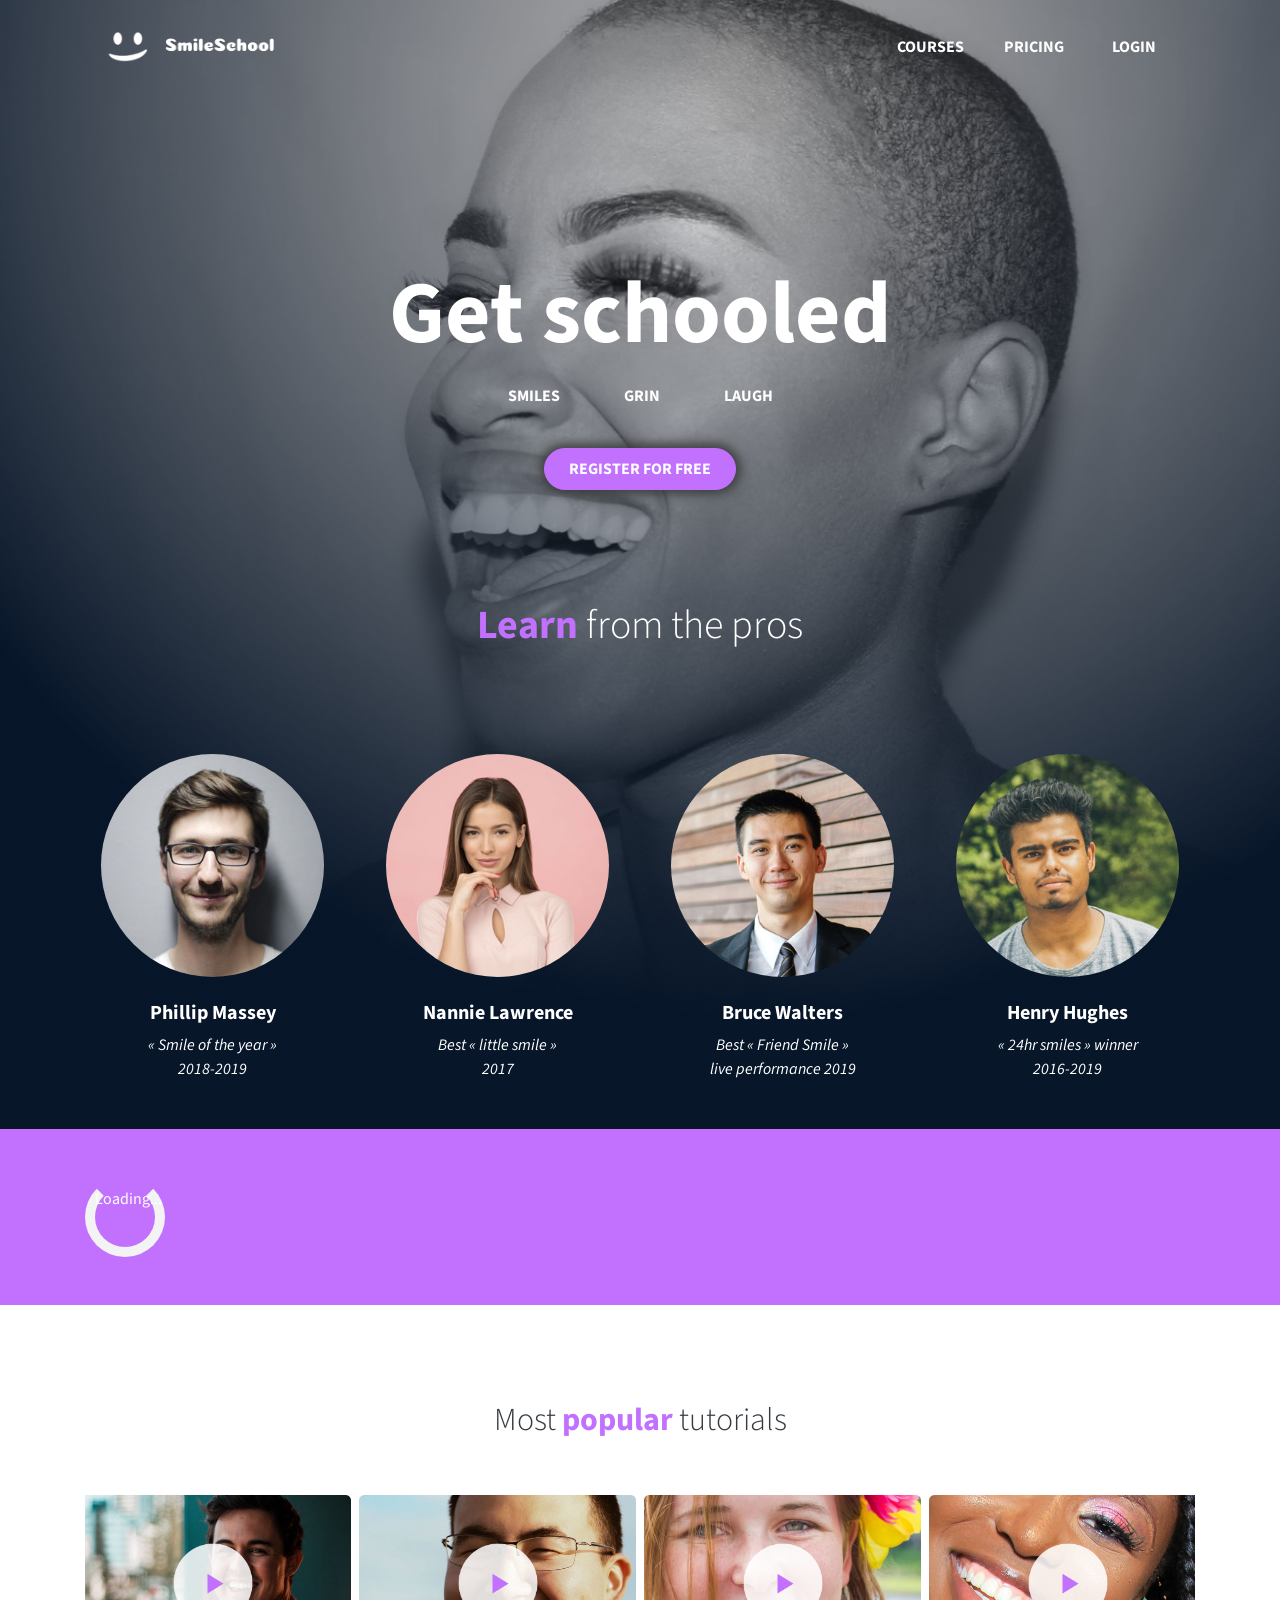
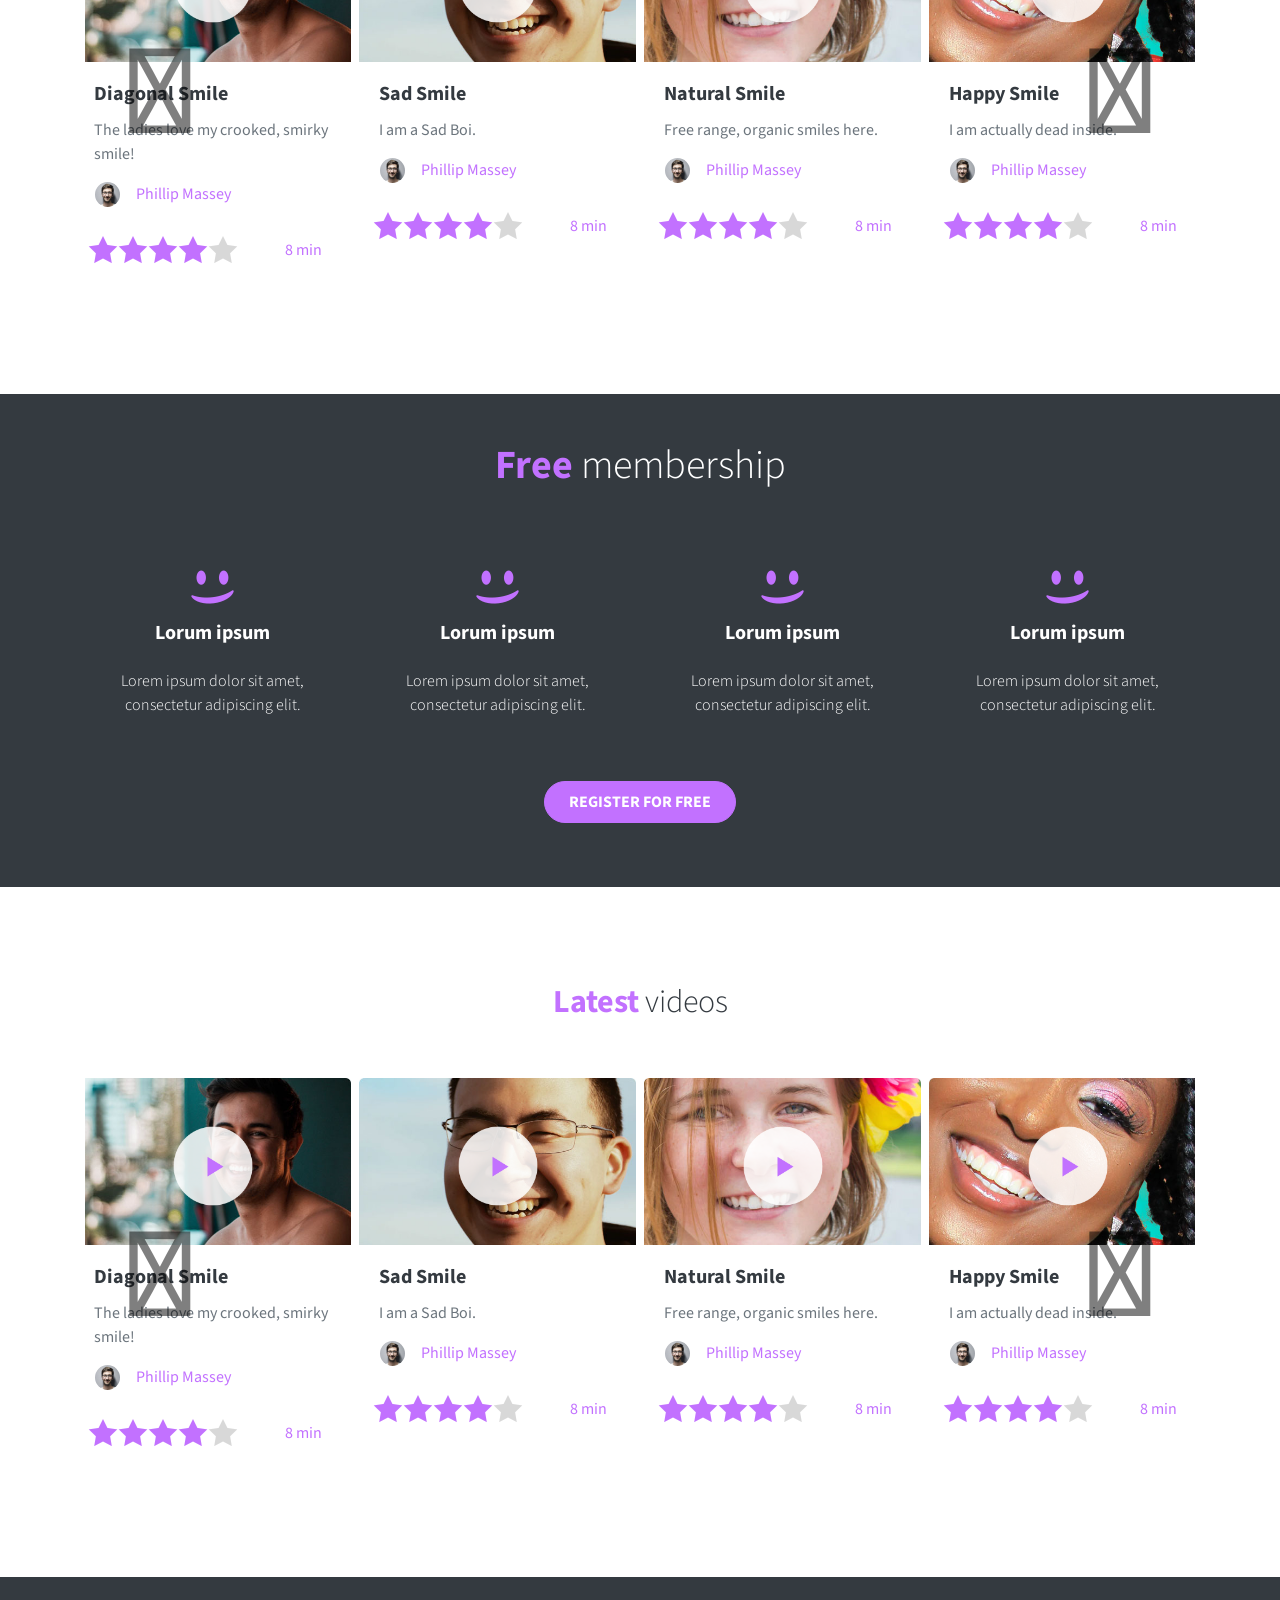
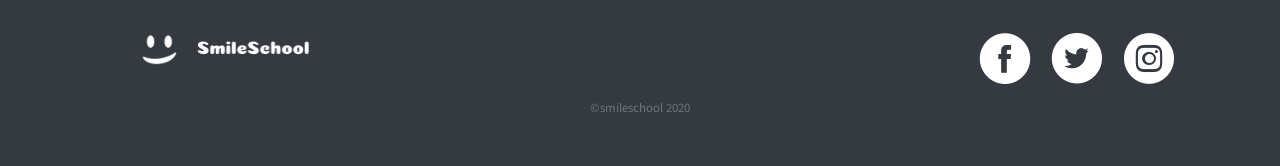
==== 1-homepage.html @ a96d7245 "js and carousel changes" ====
<!DOCTYPE html>
<html lang="en" dir="ltr">

  <head>  
    <meta charset="UTF-8">
    <meta http-equiv="X-UA-Compatible" content="IE=edge">
    <meta name="viewport" content="width=device-width, initial-scale=1.0">
    <link rel="icon" type="image/favicon" href="images/favicon.ico">
    <title>Holberton - Smiling School</title>

    <!-- Google Fonts -->
    <link href="https://fonts.googleapis.com/css?family=Source+Sans+Pro&display=swap" rel="stylesheet">
    <link href="https://fonts.googleapis.com/css?family=Coiny&display=swap" rel="stylesheet">

    <!-- JQuery and Bootstrap -->
    <script src="https://code.jquery.com/jquery-3.4.1.min.js" integrity="sha256-CSXorXvZcTkaix6Yvo6HppcZGetbYMGWSFlBw8HfCJo=" crossorigin="anonymous"></script>
    <script src="https://stackpath.bootstrapcdn.com/bootstrap/4.4.1/js/bootstrap.min.js" integrity="sha384-wfSDF2E50Y2D1uUdj0O3uMBJnjuUD4Ih7YwaYd1iqfktj0Uod8GCExl3Og8ifwB6" crossorigin="anonymous"></script>
    <script src="https://cdnjs.cloudflare.com/ajax/libs/popper.js/1.12.9/umd/popper.min.js" integrity="sha384-ApNbgh9B+Y1QKtv3Rn7W3mgPxhU9K/ScQsAP7hUibX39j7fakFPskvXusvfa0b4Q" crossorigin="anonymous"></script>  

    <!-- Bootstrap styling -->
    <link rel="stylesheet" href="https://stackpath.bootstrapcdn.com/bootstrap/4.4.1/css/bootstrap.min.css" integrity="sha384-Vkoo8x4CGsO3+Hhxv8T/Q5PaXtkKtu6ug5TOeNV6gBiFeWPGFN9MuhOf23Q9Ifjh" crossorigin="anonymous">
    <link rel="stylesheet" href="styles.css">

    <!-- JS Scripts -->
    <script src="scripts.js"></script>
    
  </head>

  <body class="text-white">
    <!-- Header -->
    <header class="homepage container-fluid">
      <div class="container-lg">

        <!-- Nav Bar -->
        <nav class="d-flex flex-column flex-sm-row pt-4">
          <!-- Logo -->
          <div class="d-flex flex-column flex-sm-row col-sm-6 align-items-center">
            <img class="m-2" src="images/smile_off.png" height="30px" width="40px">
            <img class="m-2" src="images/logo.png" height="30px" width="111px">
          </div>
        
          <!-- Burger Time -->
          <button class="navbar-toggler float-left position-absolute d-sm-none" type="button" data-toggle="collapse" data-target="#navbarLinks">
            <span class="holberton_school-icon-menu text-white"></span>
          </button>
          <!-- Nav links -->
          <div class="collapse navbar-collapse d-sm-flex col-sm-6" id="navbarLinks">
            <ul class="navbar-nav text-uppercase ml-auto flex-sm-row align-items-center font-weight-bold">
              <li class="navbar-item">
                <a class="nav-link text-white mx-5 mx-lg-3 mx-sm-0" href="courses.html">COURSES</a>
              </li>
              <li class="navbar-item">
                <a class="nav-link text-white mx-5 mx-lg-4 mx-sm-4" href="pricing.html">PRICING</a>
              </li>
              <li class="navbar-item">
                <a class="nav-link text-white mx-5 mx-lg-4 mx-sm-4" href="#">LOGIN</a>
              </li>
            </ul>
          </div>
        </nav>
        <!-- Hero Section -->
        <div class="position-relative pt-5 mt-5">
          <div class="row">
            <div class="col text-center pt-5 mt-5">
              <h1 class="font-weight-bold display-2">Get schooled</h1>
              <div class="row justify-content-center mt-3">
                <p class="text-uppercase font-weight-bold mr-5 ml-5 mr-lg-3 ml-lg-3">Smiles</p>
                <p class="text-uppercase font-weight-bold mr-5 ml-5 mr-lg-3 ml-lg">Grin</p>
                <p class="text-uppercase font-weight-bold mr-5 ml-5 mr-lg-3 ml-lg-">Laugh</p>
              </div>
              <button class="btn btn-secondary rounded-pill text-uppercase font-weight-bold btn-shadow px-4 py-2 m-3 mt-4" href="#">Register for free</button>
              <h1 class="font-weight-light mt-5 pt-5"><span class="font-weight-bold purple">Learn</span> from the pros</h1>
            </div>
          </div>
        </div>
        <!-- Awards Section-->
        <div class="row mt-5 py-5">
          <div class="col-xl-3 col-6 col-sm-3">
            <img class="card-img-top img-fluid rounded-circle px-3" src="images/profile_1.jpg">
              <div class="text-center">
                <h1 class="font-weight-bold pt-4 lead">Phillip Massey</h1>
                <p class="card-text font-italic">&#171; Smile of the year &#187;<br>2018-2019</p>
              </div>
          </div>
          <div class="col-xl-3 col-6 col-sm-3">
            <img class="card-img-top img-fluid rounded-circle px-3" src="images/profile_2.jpg">
              <div class="text-center">
                <h1 class="font-weight-bold pt-4 lead">Nannie Lawrence</h1>
                <p class="card-text font-italic">Best &#171; little smile &#187;<br>2017</p>
              </div>
          </div>
          <div class="col-xl-3 col-6 col-sm-3">
            <img class="card-img-top img-fluid rounded-circle px-3" src="images/profile_3.jpg">
              <div class="text-center">
                <h1 class="font-weight-bold pt-4 lead">Bruce Walters</h1>
                <p class="card-text font-italic"> Best &#171; Friend Smile &#187;<br> live performance 2019</p>
              </div>
          </div>
          <div class="col-xl-3 col-6 col-sm-3">
            <img class="card-img-top img-fluid rounded-circle px-3" src="images/profile_4.jpg">
              <div class="text-center">
                <h1 class="font-weight-bold pt-4 lead">Henry Hughes</h1>
                <p class="card-text font-italic">&#171; 24hr smiles &#187; winner<br>2016-2019</p>
              </div>
          </div>
        </div>
      </div>
    </header>
      <!-- Carousel of Testimonials/Quotes -->
      <section class="container-fluid purple-bg py-5">
        <div class="container-lg quotes">
          <div class="loader text-center" id="testimonialLoader">Loading...</div>
          <div id="carouselExampleIndicators" class="testimonialCarousel carousel slide d-none" data-ride="carousel">
            <div class="carousel-inner" id="testimonial">
            </div>
            
            <a class="carousel-control-prev mb-5 mb-sm-0 pb-sm-0" href="#carouselExampleIndicators" role="button" data-slide="prev">
              <span class="icon leftArrow mb-5 mb-sm-0 pb-sm-0" aria-hidden="true"></span>
              <span class="sr-only">Previous</span>
            </a>
            <a class="carousel-control-next mb-5 mb-sm-0 pb-sm-0" href="#carouselExampleIndicators" role="button" data-slide="next">
              <span class="icon rightArrow mb-5 mb-sm-0 pb-sm-0" aria-hidden="true"></span>
              <span class="sr-only">Next</span>
            </a>
          </div>    
        </div>
      </section>

      <!-- Popular tutorials section -->
      <section class="container-fluid text-dark white-bg py-5 mb-5 d-none d-sm-block">
        <div class="container-lg quotes">
            <div id="videoCarousel" class="carousel slide" data-ride="carousel">
                <div class="carousel-inner">
                    <h2 class="font-weight-light px-1 text-center pt-5 pb-5">Most <span class="font-weight-bold purple">popular </span> tutorials
                    </h2>
                    <div class="carousel-item active">
                        <div class="row">
                            <div class="col px-1">
                              <div>
                                <img class="card-img-top" src="images/thumbnail_1.jpg" alt="">
                                <img class="card-img-overlay play mx-auto mt-5 p-0" src="images/play.png">
                              </div>
                              <div class="card-body">
                                <h1 class="card-title lead font-weight-bold text-dark">Diagonal Smile</h1>
                                <p class="card-text text-secondary">The ladies love my crooked, smirky smile!</p>
                                <div class="row">
                                  <img class="rounded-circle ml-3" src="images/profile_1.jpg" height="25px" width="25px" alt="">
                                  <p class="ml-3 purple">Phillip Massey</p>
                                </div>
                                <div class="row align-items-center justify-content-between px-4">
                                  <div class="row">
                                    <img src="images/star_on.png" class="" alt="">
                                    <img src="images/star_on.png" class="" alt="">
                                    <img src="images/star_on.png" class="" alt="">
                                    <img src="images/star_on.png" class="" alt="">
                                    <img src="images/star_off.png" class="" alt="">
                                  </div>
                                  <p class="purple ml-3 pt-3">8 min</p>
                                </div>
                              </div>
                            </div>
                            <div class="col px-1">
                              <div>
                                <img class="card-img-top" src="images/thumbnail_2.jpg" alt="">
                                <img class="card-img-overlay play mx-auto mt-5 p-0" src="images/play.png">
                              </div>
                              <div class="card-body">
                                <h1 class="card-title lead font-weight-bold text-dark">Sad Smile</h1>
                                <p class="card-text text-secondary">I am a Sad Boi.</p>
                                <div class="row">
                                  <img class="rounded-circle ml-3" src="images/profile_1.jpg" height="25px" width="25px" alt="">
                                  <p class="ml-3 purple">Phillip Massey</p>
                                </div>
                                <div class="row align-items-center justify-content-between px-4">
                                  <div class="row">
                                    <img src="images/star_on.png" class="" alt="">
                                    <img src="images/star_on.png" class="" alt="">
                                    <img src="images/star_on.png" class="" alt="">
                                    <img src="images/star_on.png" class="" alt="">
                                    <img src="images/star_off.png" class="" alt="">
                                  </div>
                                  <p class="purple ml-3 pt-3">8 min</p>
                                </div>
                              </div>
                            </div>
                            <div class="col px-1">
                              <div>
                                <img class="card-img-top" src="images/thumbnail_3.jpg" alt="">
                                <img class="card-img-overlay play mx-auto mt-5 p-0" src="images/play.png">
                              </div>
                              <div class="card-body">
                                <h1 class="card-title lead font-weight-bold text-dark">Natural Smile</h1>
                                <p class="card-text text-secondary">Free range, organic smiles here.</p>
                                <div class="row">
                                  <img class="rounded-circle ml-3" src="images/profile_1.jpg" height="25px" width="25px" alt="">
                                  <p class="ml-3 purple">Phillip Massey</p>
                                </div>
                                <div class="row align-items-center justify-content-between px-4">
                                  <div class="row">
                                    <img src="images/star_on.png" class="" alt="">
                                    <img src="images/star_on.png" class="" alt="">
                                    <img src="images/star_on.png" class="" alt="">
                                    <img src="images/star_on.png" class="" alt="">
                                    <img src="images/star_off.png" class="" alt="">
                                  </div>
                                  <p class="purple ml-3 pt-3">8 min</p>
                                </div>
                              </div>
                            </div>
                            <div class="col px-1">
                              <div>
                                <img class="card-img-top" src="images/thumbnail_4.jpg" alt="">
                                <img class="card-img-overlay play mx-auto mt-5 p-0" src="images/play.png">
                              </div>
                              <div class="card-body">
                                <h1 class="card-title lead font-weight-bold text-dark">Happy Smile</h1>
                                <p class="card-text text-secondary">I am actually dead inside.</p>
                                <div class="row">
                                  <img class="rounded-circle ml-3" src="images/profile_1.jpg" height="25px" width="25px" alt="">
                                  <p class="ml-3 purple">Phillip Massey</p>
                                </div>
                                <div class="row align-items-center justify-content-between px-4">
                                  <div class="row">
                                    <img src="images/star_on.png" class="" alt="">
                                    <img src="images/star_on.png" class="" alt="">
                                    <img src="images/star_on.png" class="" alt="">
                                    <img src="images/star_on.png" class="" alt="">
                                    <img src="images/star_off.png" class="" alt="">
                                  </div>
                                  <p class="purple ml-3 pt-3">8 min</p>
                                </div>
                              </div>
                            </div>
                    </div>
                </div>
                <a class="carousel-control-prev videoLeft " href="#videoCarousel " role="button " data-slide="prev ">
                    <span class="icon leftArrowVideo mb-5 mb-sm-0 " aria-hidden="true "></span>
                    <span class="sr-only ">Previous</span>
                </a>
                <a class="carousel-control-next videoRight " href="#videoCarousel " role="button " data-slide="next ">
                    <span class="icon rightArrowVideo mb-5 mb-sm-0 " aria-hidden="true "></span>
                    <span class="sr-only ">Next</span>
                </a>
            </div>
        </div>
      </section>
      <!-- Phone Carousel -->
      <section class="container-fluid text-dark white-bg py-5 mb-5 d-sm-none">
        <div class="container-lg quotes">
          <div id="videoCarousel2" class="carousel slide" data-ride="carousel">
              <div class="carousel-inner">
                    <h2 class="font-weight-light px-1 text-center pt-5 pb-5">Most <span class="font-weight-bold purple">popular</span> tutorials
                    </h2>
                    <div class="carousel-item active">
                        <div class="d-flex flex-column align-items-center flex-sm-row col-sm-10 carousel-helper">
                            <img src="images/thumbnail_1.jpg" width="255" height="154">
                            <h5 class="align-self-start font-weight-bolder pt-3 pl-6">Diagonal Smile</h5>
                            <p class="text-gray align-self-start pt-1 pl-6">The ladies love my crooked, smirky smile!</p>
                            <div class="align-self-start pt-1 pl-6">
                                <img class="rounded-circle float-left" src="images/profile_1.jpg" width="30" height="30">
                                <p class="purple float-right pl-3 mb-0 mt-1 ">Phillip Massey</p>
                            </div>
                            <div class="row mx-0">
                              <img src="images/star_on.png" height="15px" width="15px">
                              <img src="images/star_on.png" height="15px" width="15px">
                              <img src="images/star_on.png" height="15px" width="15px">
                              <img src="images/star_on.png" height="15px" width="15px">
                              <img src="images/star_off.png" height="15px" width="15px">
                              <h6 class="purple-text ml-auto">8min</h6>
                            </div>
                        </div>
                    </div>
                    <div class="carousel-item ">
                        <div class="d-flex flex-column align-items-center flex-sm-row col-sm-10 carousel-helper">
                            <img src="images/thumbnail_2.jpg" width="255" height="154">
                            <h5 class="align-self-start font-weight-bolder pt-3 pl-6">Sad Smile</h5>
                            <p class="text-gray align-self-start pt-1 pl-6">I am a Sad Boi.</p>
                            <div class="align-self-start pt-1 pl-6">
                                <img class="rounded-circle float-left" src="images/profile_1.jpg" width="30" height="30">
                                <p class="purple float-right pl-3 mb-0 mt-1 ">Phillip Massey</p>
                            </div>
                            <div class="row mx-0">
                              <img src="images/star_on.png" height="15px" width="15px">
                              <img src="images/star_on.png" height="15px" width="15px">
                              <img src="images/star_on.png" height="15px" width="15px">
                              <img src="images/star_on.png" height="15px" width="15px">
                              <img src="images/star_off.png" height="15px" width="15px">
                              <h6 class="purple-text ml-auto">8min</h6>
                            </div>
                        </div>
                    </div>
                    <div class="carousel-item ">
                        <div class="d-flex flex-column align-items-center flex-sm-row col-sm-10 carousel-helper">
                            <img src="images/thumbnail_3.jpg" width="255" height="154">
                            <h5 class="align-self-start font-weight-bolder pt-3 pl-6">Natural Smile</h5>
                            <p class="text-gray align-self-start pt-1 pl-6">Enjoying my free-range, organic smile!</p>
                            <div class="align-self-start pt-1 pl-6">
                                <img class="rounded-circle float-left" src="images/profile_1.jpg" width="30" height="30">
                                <p class="purple float-right pl-3 mb-0 mt-1 ">Phillip Massey</p>
                            </div>
                            <div class="row mx-0">
                              <img src="images/star_on.png" height="15px" width="15px">
                              <img src="images/star_on.png" height="15px" width="15px">
                              <img src="images/star_on.png" height="15px" width="15px">
                              <img src="images/star_on.png" height="15px" width="15px">
                              <img src="images/star_off.png" height="15px" width="15px">
                              <h6 class="purple-text ml-auto">8min</h6>
                            </div>
                        </div>
                    </div>
                    <div class="carousel-item ">
                        <div class="d-flex flex-column align-items-center flex-sm-row col-sm-10 carousel-helper">
                            <img src="images/thumbnail_4.jpg" width="255" height="154">
                            <h5 class="align-self-start font-weight-bolder pt-3 pl-6">Happy Smile</h5>
                            <p class="text-gray align-self-start pt-1 pl-6">I am dying inside, but you wouldn't know it!!!</p>
                            <div class="align-self-start pt-1 pl-6">
                                <img class="rounded-circle float-left" src="images/profile_1.jpg" width="30" height="30">
                                <p class="purple float-right pl-3 mb-0 mt-1 ">Phillip Massey</p>
                            </div>
                            <div class="row mx-0">
                              <img src="images/star_on.png" height="15px" width="15px">
                              <img src="images/star_on.png" height="15px" width="15px">
                              <img src="images/star_on.png" height="15px" width="15px">
                              <img src="images/star_on.png" height="15px" width="15px">
                              <img src="images/star_off.png" height="15px" width="15px">
                              <h6 class="purple-text ml-auto">8min</h6>
                            </div>
                        </div>
                    </div>
                    <a class="carousel-control-prev videoLeft" href="#videoCarousel2" role="button" data-slide="prev">
                        <span class="icon leftArrowVideo mb-5 mb-sm-0" aria-hidden="true"></span>
                        <span class="sr-only">Previous</span>
                    </a>
                    <a class="carousel-control-next videoRight" href="#videoCarousel2" role="button" data-slide="next">
                        <span class="icon rightArrowVideo mb-5 mb-sm-0" aria-hidden="true"></span>
                        <span class="sr-only">Next</span>
                    </a>
              </div>
          </div>
        </div>
      </section>

      <!-- Membership Section -->
      <section class="bg-dark container-fluid">
        <h1 class="text-center text-white font-weight-light py-5"><span class="font-weight-bold purple">Free </span> membership</h1>
        <div class="container-lg">
          <div class="row">
            <div class="col-12 col-md-6 col-lg-3 text-center p-4">
              <img src="images/smile_on.png" height="35" width="45">
              <h1 class="lead text-white font-weight-bold py-3">Lorum ipsum</h1>
              <p class="text-white font-weight-light">Lorem ipsum dolor sit amet,<br>consectetur adipiscing elit.</p>
            </div>
            <div class="col-12 col-md-6 col-lg-3 text-center p-4">
              <img src="images/smile_on.png" height="35" width="45">
              <h1 class="lead text-white font-weight-bold py-3">Lorum ipsum</h1>
              <p class="text-white font-weight-light">Lorem ipsum dolor sit amet,<br>consectetur adipiscing elit.</p>
            </div>
            <div class="col-12 col-md-6 col-lg-3 text-center p-4">
              <img src="images/smile_on.png" height="35" width="45">
              <h1 class="lead text-white font-weight-bold py-3">Lorum ipsum</h1>
              <p class="text-white font-weight-light">Lorem ipsum dolor sit amet,<br>consectetur adipiscing elit.</p>
            </div>
            <div class="col-12 col-md-6 col-lg-3 text-center p-4">
              <img src="images/smile_on.png" height="35" width="45">
              <h1 class="lead text-white font-weight-bold py-3">Lorum ipsum</h1>
              <p class="text-white font-weight-light">Lorem ipsum dolor sit amet,<br>consectetur adipiscing elit.</p>
            </div>
          </div>
        </div>
        <div class="d-flex justify-content-center pb-5">
          <button class="btn btn-secondary rounded-pill text-uppercase font-weight-bold px-4 py-2 m-3 mt-4" href="#">Register for free</button>
        </div>
      </section>

      <!-- Latest Videos -->
      <section class="container-fluid text-dark white-bg py-5 mb-5 d-none d-sm-block">
        <div class="container-lg quotes">
            <div id="videoCarousel" class="carousel slide" data-ride="carousel">
                <div class="carousel-inner">
                    <h2 class="font-weight-light px-1 text-center pt-5 pb-5"><span class="font-weight-bold purple">Latest </span> videos
                    </h2>
                    <div class="carousel-item active">
                        <div class="row">
                            <div class="col px-1">
                              <div>
                                <img class="card-img-top" src="images/thumbnail_1.jpg" alt="">
                                <img class="card-img-overlay play mx-auto mt-5 p-0" src="images/play.png">
                              </div>
                              <div class="card-body">
                                <h1 class="card-title lead font-weight-bold text-dark">Diagonal Smile</h1>
                                <p class="card-text text-secondary">The ladies love my crooked, smirky smile!</p>
                                <div class="row">
                                  <img class="rounded-circle ml-3" src="images/profile_1.jpg" height="25px" width="25px" alt="">
                                  <p class="ml-3 purple">Phillip Massey</p>
                                </div>
                                <div class="row align-items-center justify-content-between px-4">
                                  <div class="row">
                                    <img src="images/star_on.png" class="" alt="">
                                    <img src="images/star_on.png" class="" alt="">
                                    <img src="images/star_on.png" class="" alt="">
                                    <img src="images/star_on.png" class="" alt="">
                                    <img src="images/star_off.png" class="" alt="">
                                  </div>
                                  <p class="purple ml-3 pt-3">8 min</p>
                                </div>
                              </div>
                            </div>
                            <div class="col px-1">
                              <div>
                                <img class="card-img-top" src="images/thumbnail_2.jpg" alt="">
                                <img class="card-img-overlay play mx-auto mt-5 p-0" src="images/play.png">
                              </div>
                              <div class="card-body">
                                <h1 class="card-title lead font-weight-bold text-dark">Sad Smile</h1>
                                <p class="card-text text-secondary">I am a Sad Boi.</p>
                                <div class="row">
                                  <img class="rounded-circle ml-3" src="images/profile_1.jpg" height="25px" width="25px" alt="">
                                  <p class="ml-3 purple">Phillip Massey</p>
                                </div>
                                <div class="row align-items-center justify-content-between px-4">
                                  <div class="row">
                                    <img src="images/star_on.png" class="" alt="">
                                    <img src="images/star_on.png" class="" alt="">
                                    <img src="images/star_on.png" class="" alt="">
                                    <img src="images/star_on.png" class="" alt="">
                                    <img src="images/star_off.png" class="" alt="">
                                  </div>
                                  <p class="purple ml-3 pt-3">8 min</p>
                                </div>
                              </div>
                            </div>
                            <div class="col px-1">
                              <div>
                                <img class="card-img-top" src="images/thumbnail_3.jpg" alt="">
                                <img class="card-img-overlay play mx-auto mt-5 p-0" src="images/play.png">
                              </div>
                              <div class="card-body">
                                <h1 class="card-title lead font-weight-bold text-dark">Natural Smile</h1>
                                <p class="card-text text-secondary">Free range, organic smiles here.</p>
                                <div class="row">
                                  <img class="rounded-circle ml-3" src="images/profile_1.jpg" height="25px" width="25px" alt="">
                                  <p class="ml-3 purple">Phillip Massey</p>
                                </div>
                                <div class="row align-items-center justify-content-between px-4">
                                  <div class="row">
                                    <img src="images/star_on.png" class="" alt="">
                                    <img src="images/star_on.png" class="" alt="">
                                    <img src="images/star_on.png" class="" alt="">
                                    <img src="images/star_on.png" class="" alt="">
                                    <img src="images/star_off.png" class="" alt="">
                                  </div>
                                  <p class="purple ml-3 pt-3">8 min</p>
                                </div>
                              </div>
                            </div>
                            <div class="col px-1">
                              <div>
                                <img class="card-img-top" src="images/thumbnail_4.jpg" alt="">
                                <img class="card-img-overlay play mx-auto mt-5 p-0" src="images/play.png">
                              </div>
                              <div class="card-body">
                                <h1 class="card-title lead font-weight-bold text-dark">Happy Smile</h1>
                                <p class="card-text text-secondary">I am actually dead inside.</p>
                                <div class="row">
                                  <img class="rounded-circle ml-3" src="images/profile_1.jpg" height="25px" width="25px" alt="">
                                  <p class="ml-3 purple">Phillip Massey</p>
                                </div>
                                <div class="row align-items-center justify-content-between px-4">
                                  <div class="row">
                                    <img src="images/star_on.png" class="" alt="">
                                    <img src="images/star_on.png" class="" alt="">
                                    <img src="images/star_on.png" class="" alt="">
                                    <img src="images/star_on.png" class="" alt="">
                                    <img src="images/star_off.png" class="" alt="">
                                  </div>
                                  <p class="purple ml-3 pt-3">8 min</p>
                                </div>
                              </div>
                            </div>
                    </div>
                </div>
                <a class="carousel-control-prev videoLeft " href="#videoCarousel " role="button " data-slide="prev ">
                    <span class="icon leftArrowVideo mb-5 mb-sm-0 " aria-hidden="true "></span>
                    <span class="sr-only ">Previous</span>
                </a>
                <a class="carousel-control-next videoRight " href="#videoCarousel " role="button " data-slide="next ">
                    <span class="icon rightArrowVideo mb-5 mb-sm-0 " aria-hidden="true "></span>
                    <span class="sr-only ">Next</span>
                </a>
            </div>
        </div>
      </section>
      <!-- Phone Carousel -->
      <section class="container-fluid text-dark white-bg py-5 mb-5 d-sm-none">
        <div class="container-lg quotes">
          <div id="videoCarousel2" class="carousel slide" data-ride="carousel">
              <div class="carousel-inner">
                    <h2 class="font-weight-light px-1 text-center pt-5 pb-5">Most <span class="font-weight-bold purple">popular</span> tutorials
                    </h2>
                    <div class="carousel-item active">
                        <div class="d-flex flex-column align-items-center flex-sm-row col-sm-10 carousel-helper">
                            <img src="images/thumbnail_1.jpg" width="255" height="154">
                            <h5 class="align-self-start font-weight-bolder pt-3 pl-6">Diagonal Smile</h5>
                            <p class="text-gray align-self-start pt-1 pl-6">The ladies love my crooked, smirky smile!</p>
                            <div class="align-self-start pt-1 pl-6">
                                <img class="rounded-circle float-left" src="images/profile_1.jpg" width="30" height="30">
                                <p class="purple float-right pl-3 mb-0 mt-1 ">Phillip Massey</p>
                            </div>
                            <div class="row mx-0">
                              <img src="images/star_on.png" height="15px" width="15px">
                              <img src="images/star_on.png" height="15px" width="15px">
                              <img src="images/star_on.png" height="15px" width="15px">
                              <img src="images/star_on.png" height="15px" width="15px">
                              <img src="images/star_off.png" height="15px" width="15px">
                              <h6 class="purple-text ml-auto">8min</h6>
                            </div>
                        </div>
                    </div>
                    <div class="carousel-item ">
                        <div class="d-flex flex-column align-items-center flex-sm-row col-sm-10 carousel-helper">
                            <img src="images/thumbnail_2.jpg" width="255" height="154">
                            <h5 class="align-self-start font-weight-bolder pt-3 pl-6">Sad Smile</h5>
                            <p class="text-gray align-self-start pt-1 pl-6">I am a Sad Boi.</p>
                            <div class="align-self-start pt-1 pl-6">
                                <img class="rounded-circle float-left" src="images/profile_1.jpg" width="30" height="30">
                                <p class="purple float-right pl-3 mb-0 mt-1 ">Phillip Massey</p>
                            </div>
                            <div class="row mx-0">
                              <img src="images/star_on.png" height="15px" width="15px">
                              <img src="images/star_on.png" height="15px" width="15px">
                              <img src="images/star_on.png" height="15px" width="15px">
                              <img src="images/star_on.png" height="15px" width="15px">
                              <img src="images/star_off.png" height="15px" width="15px">
                              <h6 class="purple-text ml-auto">8min</h6>
                            </div>
                        </div>
                    </div>
                    <div class="carousel-item ">
                        <div class="d-flex flex-column align-items-center flex-sm-row col-sm-10 carousel-helper">
                            <img src="images/thumbnail_3.jpg" width="255" height="154">
                            <h5 class="align-self-start font-weight-bolder pt-3 pl-6">Natural Smile</h5>
                            <p class="text-gray align-self-start pt-1 pl-6">Enjoying my free-range, organic smile!</p>
                            <div class="align-self-start pt-1 pl-6">
                                <img class="rounded-circle float-left" src="images/profile_1.jpg" width="30" height="30">
                                <p class="purple float-right pl-3 mb-0 mt-1 ">Phillip Massey</p>
                            </div>
                            <div class="row mx-0">
                              <img src="images/star_on.png" height="15px" width="15px">
                              <img src="images/star_on.png" height="15px" width="15px">
                              <img src="images/star_on.png" height="15px" width="15px">
                              <img src="images/star_on.png" height="15px" width="15px">
                              <img src="images/star_off.png" height="15px" width="15px">
                              <h6 class="purple-text ml-auto">8min</h6>
                            </div>
                        </div>
                    </div>
                    <div class="carousel-item ">
                        <div class="d-flex flex-column align-items-center flex-sm-row col-sm-10 carousel-helper">
                            <img src="images/thumbnail_4.jpg" width="255" height="154">
                            <h5 class="align-self-start font-weight-bolder pt-3 pl-6">Happy Smile</h5>
                            <p class="text-gray align-self-start pt-1 pl-6">I am dying inside, but you wouldn't know it!!!</p>
                            <div class="align-self-start pt-1 pl-6">
                                <img class="rounded-circle float-left" src="images/profile_1.jpg" width="30" height="30">
                                <p class="purple float-right pl-3 mb-0 mt-1 ">Phillip Massey</p>
                            </div>
                            <div class="row mx-0">
                              <img src="images/star_on.png" height="15px" width="15px">
                              <img src="images/star_on.png" height="15px" width="15px">
                              <img src="images/star_on.png" height="15px" width="15px">
                              <img src="images/star_on.png" height="15px" width="15px">
                              <img src="images/star_off.png" height="15px" width="15px">
                              <h6 class="purple-text ml-auto">8min</h6>
                            </div>
                        </div>
                    </div>
                    <a class="carousel-control-prev videoLeft" href="#videoCarousel2" role="button" data-slide="prev">
                        <span class="icon leftArrowVideo mb-5 mb-sm-0" aria-hidden="true"></span>
                        <span class="sr-only">Previous</span>
                    </a>
                    <a class="carousel-control-next videoRight" href="#videoCarousel2" role="button" data-slide="next">
                        <span class="icon rightArrowVideo mb-5 mb-sm-0" aria-hidden="true"></span>
                        <span class="sr-only">Next</span>
                    </a>
              </div>
          </div>
        </div>
      </section>

      <!-- Footer -->
      <footer class="container-fluid bg-dark text-center">
        <div class="container px-5 px-sm-0 px-md-5 pt-4 mt-3 mw-sm-90 mx-sm-4 mx-md-auto">
          <div class="d-sm-flex justify-content-between align-items-center">
            <div class="d-flex justify-content-between mx-auto mx-sm-0 pl-sm-4 pl-sm-0">
              <div class="mx-auto">
                <img src="images/smile_off.png" width="35px" height="30px">
                <img class="mx-3" src="images/logo.png" width="114px">
              </div>
            </div>
            <div class="d-flex mt-4">
              <div class="row">
                <ul class="list-group list-group-horizontal list-unstyled">
                  <li class="ml-3">
                    <a class="text-decoration-none" href="https://www.facebook.com/HolbertonSchool/">
                      <span class="fb-icon display-4"></span>
                    </a>
                  </li>
                  <li class="ml-3">
                    <a class="text-decoration-none" href="https://www.twitter.com/HolbertonSchool/">
                      <span class="twitter-icon display-4"></span>
                    </a>
                  </li>
                  <li class="ml-3">
                    <a class="text-decoration-none" href="https://www.instagram.com/HolbertonSchool/">
                      <span class="insta-icon display-4"></span>
                    </a>
                  </li>
                </ul>
              </div>
            </div>
          </div>
          <p class="text-center text-muted small pb-5 mb-0">©smileschool 2020</p>
        </div>
      </footer>      


</body>
</html>
---- styles.css ----
@import url("style.css");

/**--- Variables ---**/

:root {
  --font-family: 'Source Sans Pro', serif;
  --color-white: #ffffff;
  --color-dark: #252525;
  --color-purple: #c271ff;
  --color-grey: #979797;
}

/**--- Fonts ---**/



/**--- Base ---**/

body {
  font-family: var(--font-family);
}

/**--- Background ---**/

.homepage {
  background-image: url('images/pic_1.jpg');
  background-repeat: no-repeat;
  background-size: cover;
  background-position: center-top;
}

.pricing {
  background-image: url('images/pic_2.jpg');
  background-repeat: no-repeat;
  background-size: cover;
  background-position: center-top;
}

.courses {
  background-image: url('images/pic_3.jpg');
  background-repeat: no-repeat;
  background-size: cover;
  background-position: center-top;
}

.purple {
  color: var(--color-purple);
}

/**--- Buttons ---**/

.btn, .btn:hover, .btn:focus {
  background-color: var(--color-purple);
  border-color: var(--color-purple);
}
.btn:hover, .btn-focus {
  opacity: 0.9;
}
.btn-shadow {
  box-shadow: 0 0 10px 5px rgba(56, 56, 56, 0.813);
}

/**--- NavLinks ---**/

li a:hover, li a:focus {
  color: var(--color-purple) !important;
  text-decoration: none;
}

/**a navbarLinks {
  color: var(--color-white);
  background-color: none;
  border-color: none;
  border-bottom: 3px solid white;
}**/

.navbar-toggler {
  font-size: 2.25rem;
  top: 3rem;
}

/**--- Carousels ---**/

.loader {
  border: 10px solid #f3f3f3;
  border-top: 10px solid var(--color-purple);
  border-radius: 50%;
  width: 80px;
  height: 80px;
  animation: spin 2s linear infinite;
}

@keyframes spin {
  0% { transform: rotate(0deg); }
  100% { transform: rotate(360deg); }
}

.purple-bg {
  background-color: var(--color-purple) !important; 
}

.carousel-avatar {
  margin-top: 2rem;
}

.phone {
  display: block;
}

.tablet {
  display: none;
}

.desktop {
  display: none;
}

.leftArrow:before {
  content: "\e903";
  font-size: 8rem;
}

.rightArrow:before {
  content: "\e902";
  font-size: 8rem;
}

.leftArrowVideo:before {
  content: '\e903';
  font-size: 8rem;
  color: black;
}

.rightArrowVideo:before {
  content: '\e902';
  font-size: 8rem;
  color: black;
}

.pl-6 {
  padding-left: 3.5rem;
  padding-right: 3rem;
}

.mins {
  padding-left: 5rem;
}

.videoLeft {
  top: 8.5rem;
  padding-right: 1rem;
  padding-left: auto;
}

.videoRight {
  top: 8.5rem;
  padding-left: 1rem;
  padding-right: auto;
}

.search {
  color: white;
  font-size: 1.75rem;
  opacity: .8;
}

::placeholder {
  color: lightgrey;
  font-size: 1.75rem;
  opacity: .6;
}

.play {
  height: 125px;
  width: 125px;
}

.card-img-overlay {
  width: 5rem;
  height: 5rem;
}
/**--- Membership ---**/

.bg-dark {
  color: var(--color-dark) !important;
}

/**--- Footer ---**/

.fb-icon:before {
  font-family: 'holberton_school-icon';
  content: "\e908";
  color: var(--color-white);
}

.twitter-icon:before {
  font-family: 'holberton_school-icon';
  content: "\e90f";
  color: var(--color-white);
}

.insta-icon:before {
  font-family: 'holberton_school-icon';
  content: "\e90a";
  color: var(--color-white);
}

.search:before {
  font-family: 'holberton_school-icon';
  content: "\e912";
  color: var(--color-dark);
}

/**--- Pricing Grid ---**/

.second-row p {
  color: white;
  font-size: 1.5rem;
  font-weight: bold;
}

.third-row p {
  font-size: 1.5rem;
}

.table {
  max-width: 1110px;
}

.signal {
  width: 8.8rem;
  height: 3.5rem;
}

.holberton_school-icon-check {
  font-size: 36px;
  padding-top: 1.28rem;
}

/**--- FAQs ---**/

.faq h1 {
  font-size: 6rem;
  font-weight: lighter;
  padding-top: 7.5rem;
  margin-bottom: 7.5rem;
}

.faq-question .p1 {
  font-size: 1.6rem;
  font-weight: bold;
}

.faq-question .p2 {
  font-size: 1rem;
  line-height: 2rem;
}

/**--- Courses ---**/

.coiny {
  font-family: 'Coiny', cursive;
}
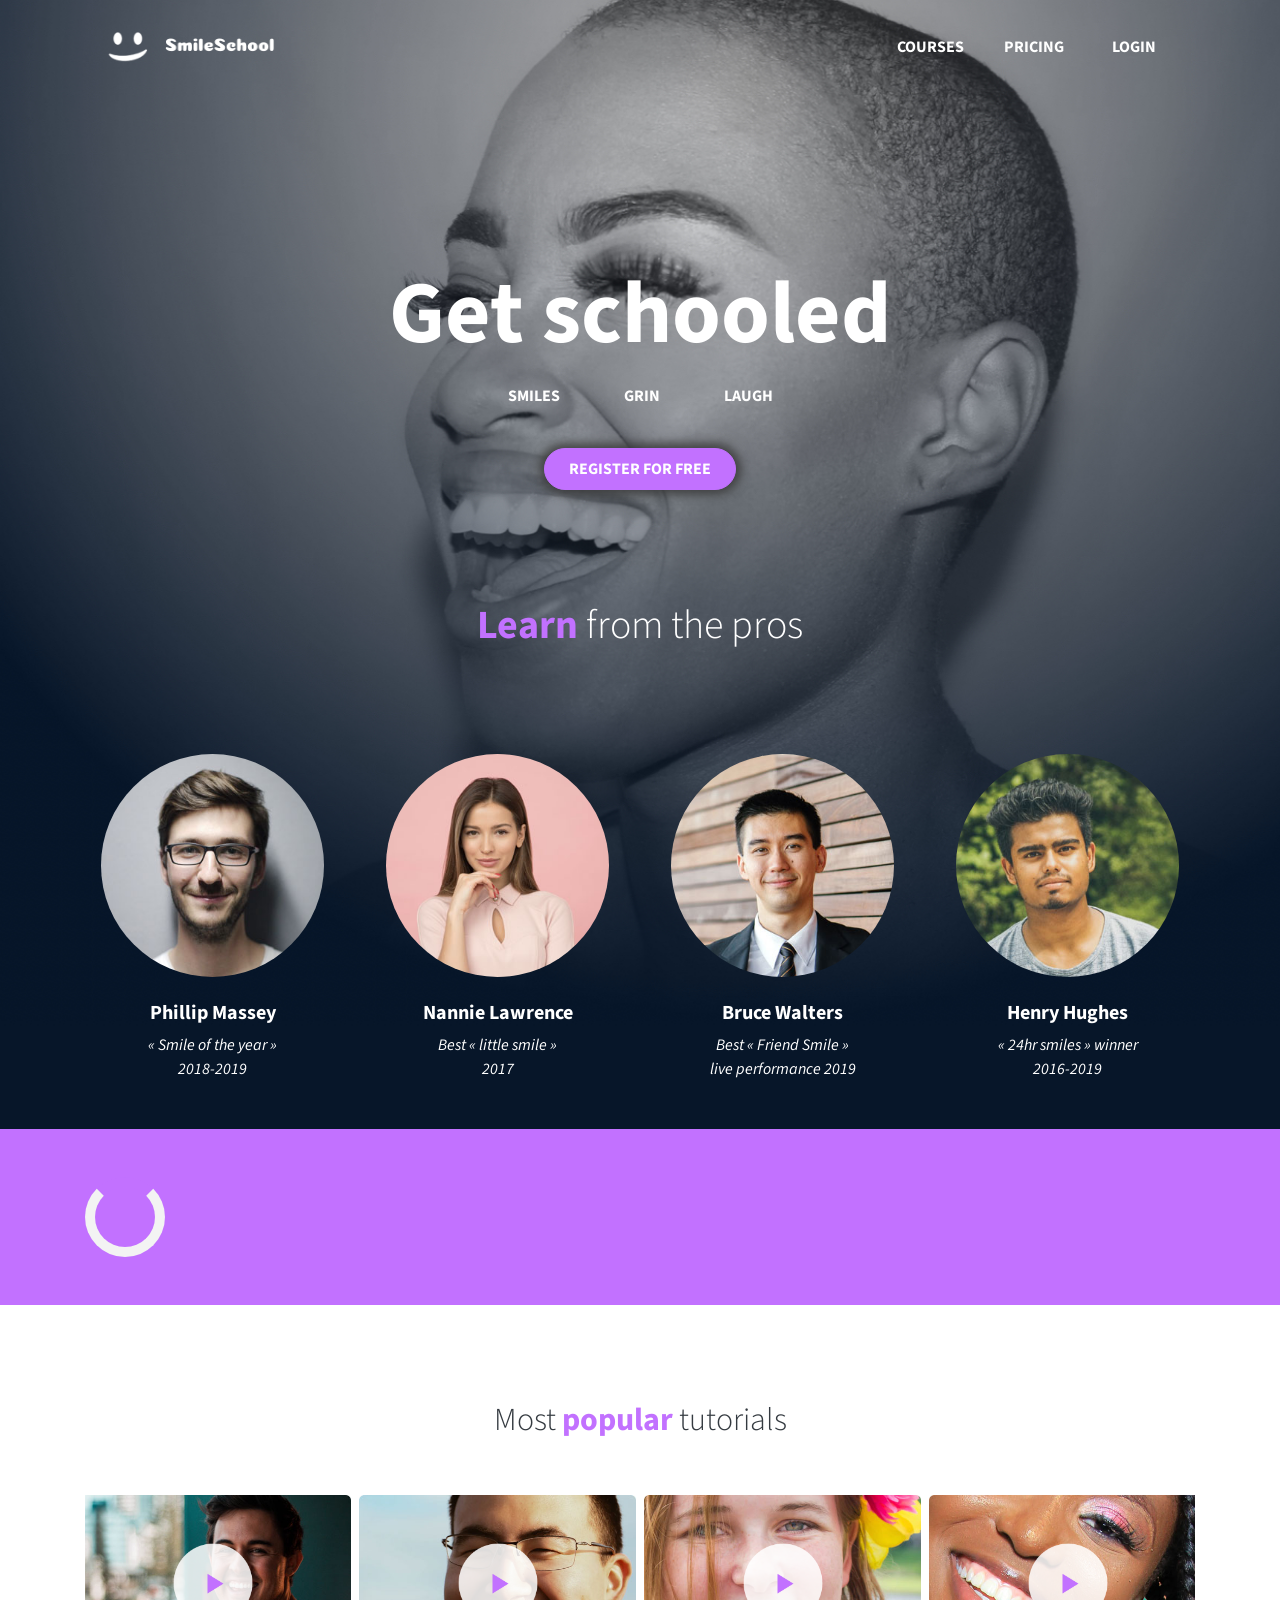
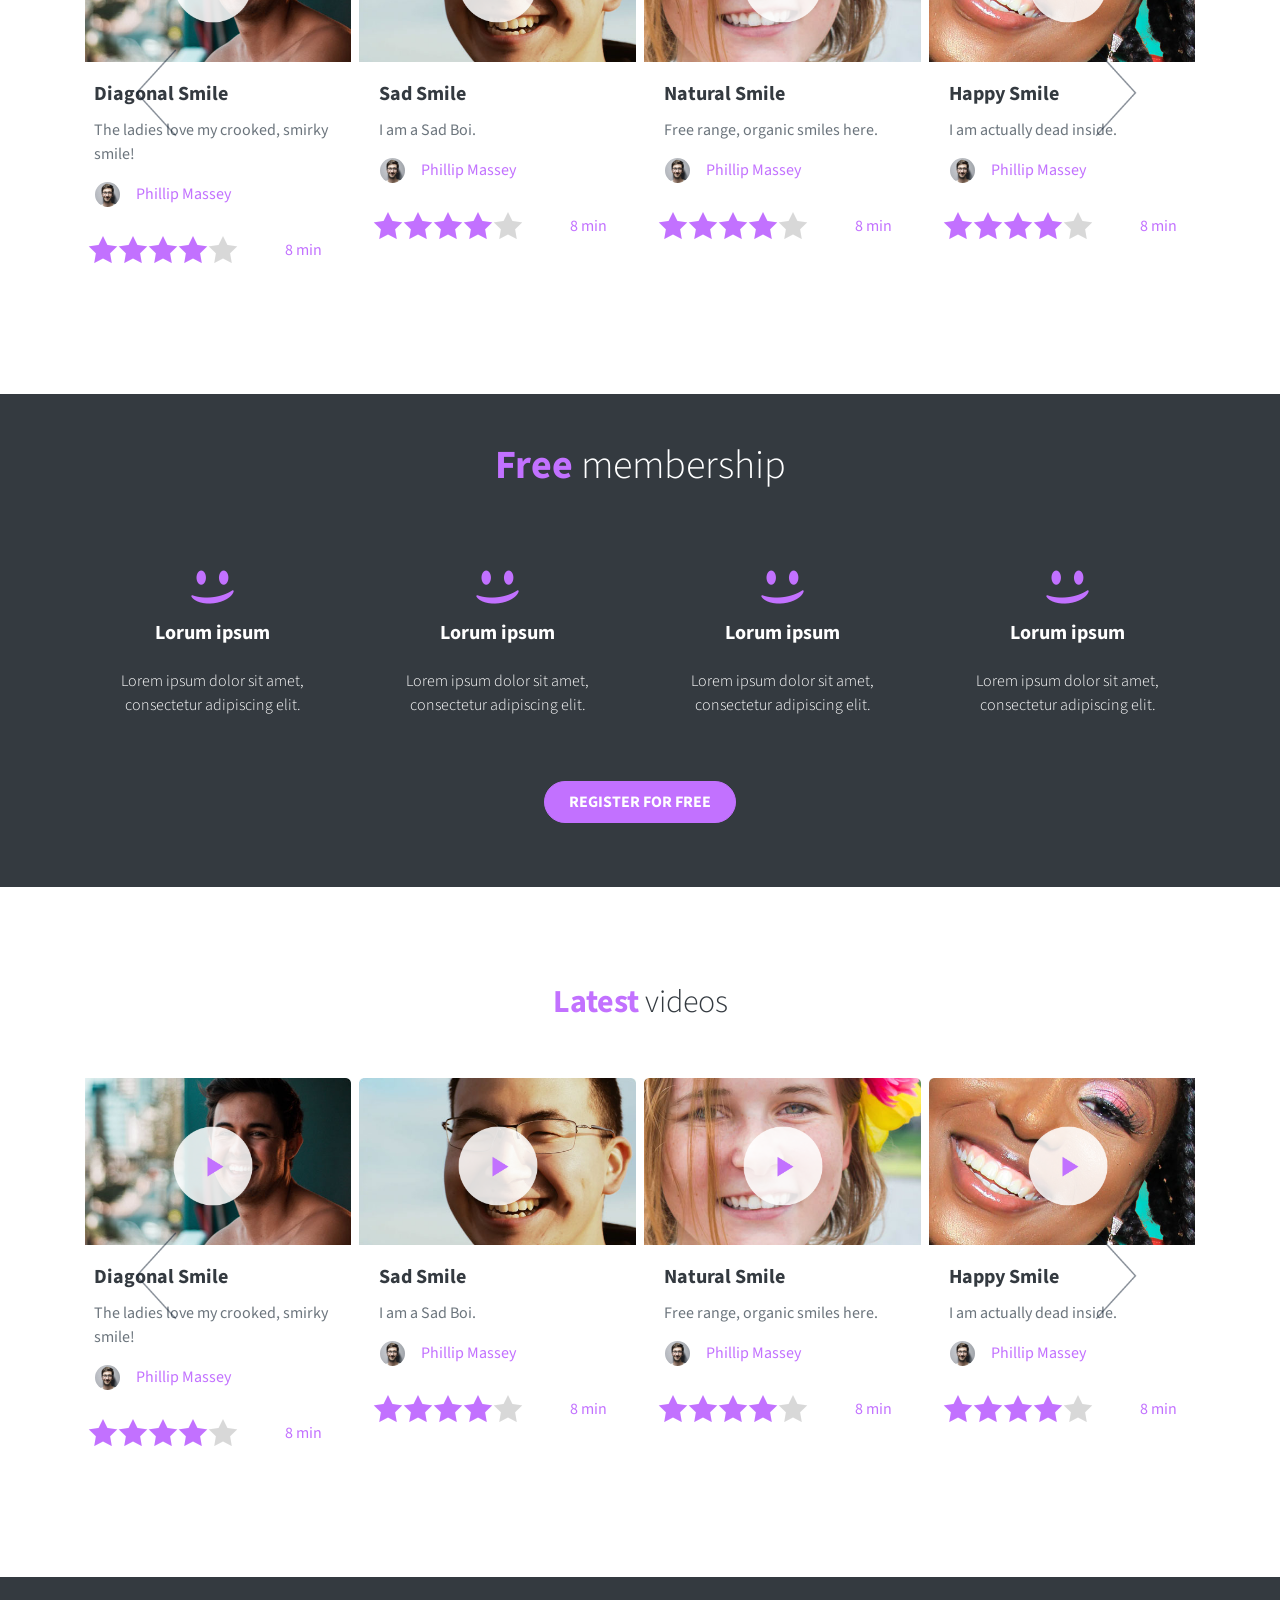
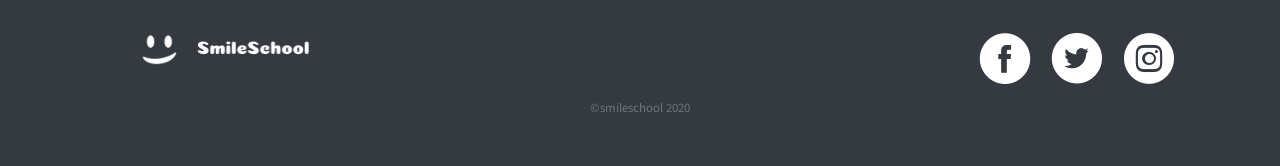
==== commit 8fe8f930: "moar carousel fun" ====
--- a/1-homepage.html
+++ b/1-homepage.html
@@ -109,7 +109,7 @@
       <!-- Carousel of Testimonials/Quotes -->
       <section class="container-fluid purple-bg py-5">
         <div class="container-lg quotes">
-          <div class="loader text-center" id="testimonialLoader">Loading...</div>
+          <div class="loader text-center" id="testimonialLoader"></div>
           <div id="carouselExampleIndicators" class="testimonialCarousel carousel slide d-none" data-ride="carousel">
             <div class="carousel-inner" id="testimonial">
             </div>
@@ -234,13 +234,13 @@
                     </div>
                 </div>
                 <a class="carousel-control-prev videoLeft " href="#videoCarousel " role="button " data-slide="prev ">
-                    <span class="icon leftArrowVideo mb-5 mb-sm-0 " aria-hidden="true "></span>
+                    <span class="leftArrowVideo mb-5 mb-sm-0 " aria-hidden="true "></span>
                     <span class="sr-only ">Previous</span>
                 </a>
                 <a class="carousel-control-next videoRight " href="#videoCarousel " role="button " data-slide="next ">
-                    <span class="icon rightArrowVideo mb-5 mb-sm-0 " aria-hidden="true "></span>
+                    <span class="rightArrowVideo mb-5 mb-sm-0 " aria-hidden="true "></span>
                     <span class="sr-only ">Next</span>
-                </a>
+                </a>             
             </div>
         </div>
       </section>
--- a/styles.css
+++ b/styles.css
@@ -115,26 +115,36 @@
   display: none;
 }
 
-.leftArrow:before {
-  content: "\e903";
-  font-size: 8rem;
-}
-
-.rightArrow:before {
-  content: "\e902";
-  font-size: 8rem;
-}
-
-.leftArrowVideo:before {
-  content: '\e903';
-  font-size: 8rem;
-  color: black;
-}
-
-.rightArrowVideo:before {
-  content: '\e902';
-  font-size: 8rem;
-  color: black;
+.leftArrow {
+  background-image: url('./images/arrow_white_left.png');
+  width: 50px;
+  height: 90px;
+  background-size: contain;
+  background-repeat: no-repeat;
+}
+
+.rightArrow {
+  background-image: url('./images/arrow_white_right.png');
+  width: 50px;
+  height: 90px;
+  background-size: contain;
+  background-repeat: no-repeat;
+}
+
+.leftArrowVideo {
+  background-image: url('./images/arrow_black_left.png');
+  width: 50px;
+  height: 90px;
+  background-size: contain;
+  background-repeat: no-repeat;
+}
+
+.rightArrowVideo {
+  background-image: url('./images/arrow_black_right.png');
+  width: 50px;
+  height: 90px;
+  background-size: contain;
+  background-repeat: no-repeat;
 }
 
 .pl-6 {
